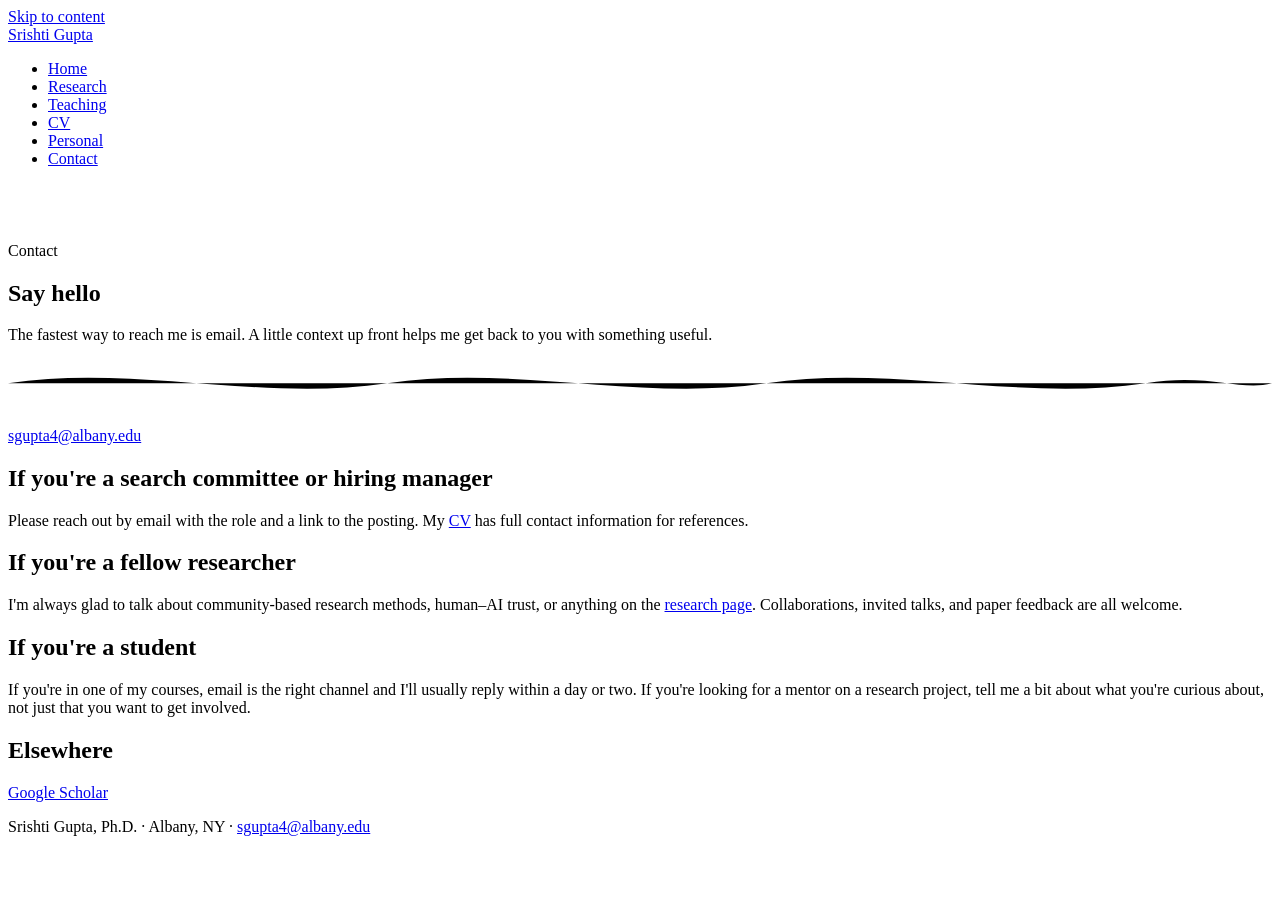
==== contact.html @ f8d338bf "Add files via upload" ====
<!DOCTYPE html>
<html lang="en">
<head>
<meta charset="UTF-8">
<meta name="viewport" content="width=device-width, initial-scale=1.0">
<title>Contact — Srishti Gupta</title>
<meta name="description" content="How to get in touch with Srishti Gupta.">
<link rel="preconnect" href="https://fonts.googleapis.com">
<link rel="preconnect" href="https://fonts.gstatic.com" crossorigin>
<link href="https://fonts.googleapis.com/css2?family=Fraunces:opsz,wght@9..144,500;9..144,700&family=Source+Serif+4:opsz,wght@8..60,400;8..60,600&family=Source+Sans+3:wght@400;600;700&display=swap" rel="stylesheet">
<link rel="stylesheet" href="assets/style.css">
</head>
<body>
<a class="skip-link" href="#main">Skip to content</a>

<header class="site-header">
  <div class="wrap">
    <a class="site-title" href="index.html">Srishti Gupta</a>
    <nav class="site-nav" aria-label="Primary">
      <ul>
        <li><a href="index.html" >Home</a></li>
        <li><a href="research.html" >Research</a></li>
        <li><a href="teaching.html" >Teaching</a></li>
        <li><a href="cv.html" >CV</a></li>
        <li><a href="personal.html">Personal</a></li>
        <li><a href="contact.html" aria-current="page">Contact</a></li>
      </ul>
    </nav>
  </div>
</header>

<main id="main">
  <div class="wrap">

<section class="hero" style="padding-top:2.6rem;">
  <p class="kicker">Contact</p>
  <h1>Say hello</h1>
  <p class="lede">The fastest way to reach me is email. A little context up front helps me get back to you with something useful.</p>
  <svg class="river" viewBox="0 0 600 22" preserveAspectRatio="none" aria-hidden="true">
    <path d="M0,11 C60,2 120,20 180,11 C240,2 300,20 360,11 C420,2 480,20 540,11 C570,6 585,15 600,11"/>
  </svg>
</section>

<section>
  <p><a class="btn" href="mailto:sgupta4@albany.edu">sgupta4@albany.edu</a></p>

  <h2>If you're a search committee or hiring manager</h2>
  <p>Please reach out by email with the role and a link to the posting. My <a href="cv.html">CV</a> has full contact information for references.</p>

  <h2>If you're a fellow researcher</h2>
  <p>I'm always glad to talk about community-based research methods, human&ndash;AI trust, or anything on the <a href="research.html">research page</a>. Collaborations, invited talks, and paper feedback are all welcome.</p>

  <h2>If you're a student</h2>
  <p>If you're in one of my courses, email is the right channel and I'll usually reply within a day or two. If you're looking for a mentor on a research project, tell me a bit about what you're curious about, not just that you want to get involved.</p>

  <h2>Elsewhere</h2>
  <p>
    <a href="https://scholar.google.com/citations?user=Wp0aUIYAAAAJ&hl=en" target="_blank" rel="noopener">Google Scholar</a>
    <!-- TODO(Srishti): add your LinkedIn URL, then uncomment the line below and remove this comment.
    &middot; <a href="https://www.linkedin.com/in/YOUR-HANDLE" target="_blank" rel="noopener">LinkedIn</a>
    -->
  </p>
</section>

  </div>
</main>

<footer class="site-footer">
  <div class="wrap">
    <p>Srishti Gupta, Ph.D. &middot; Albany, NY &middot; <a href="mailto:sgupta4@albany.edu">sgupta4@albany.edu</a></p>
  </div>
</footer>

</body>
</html>
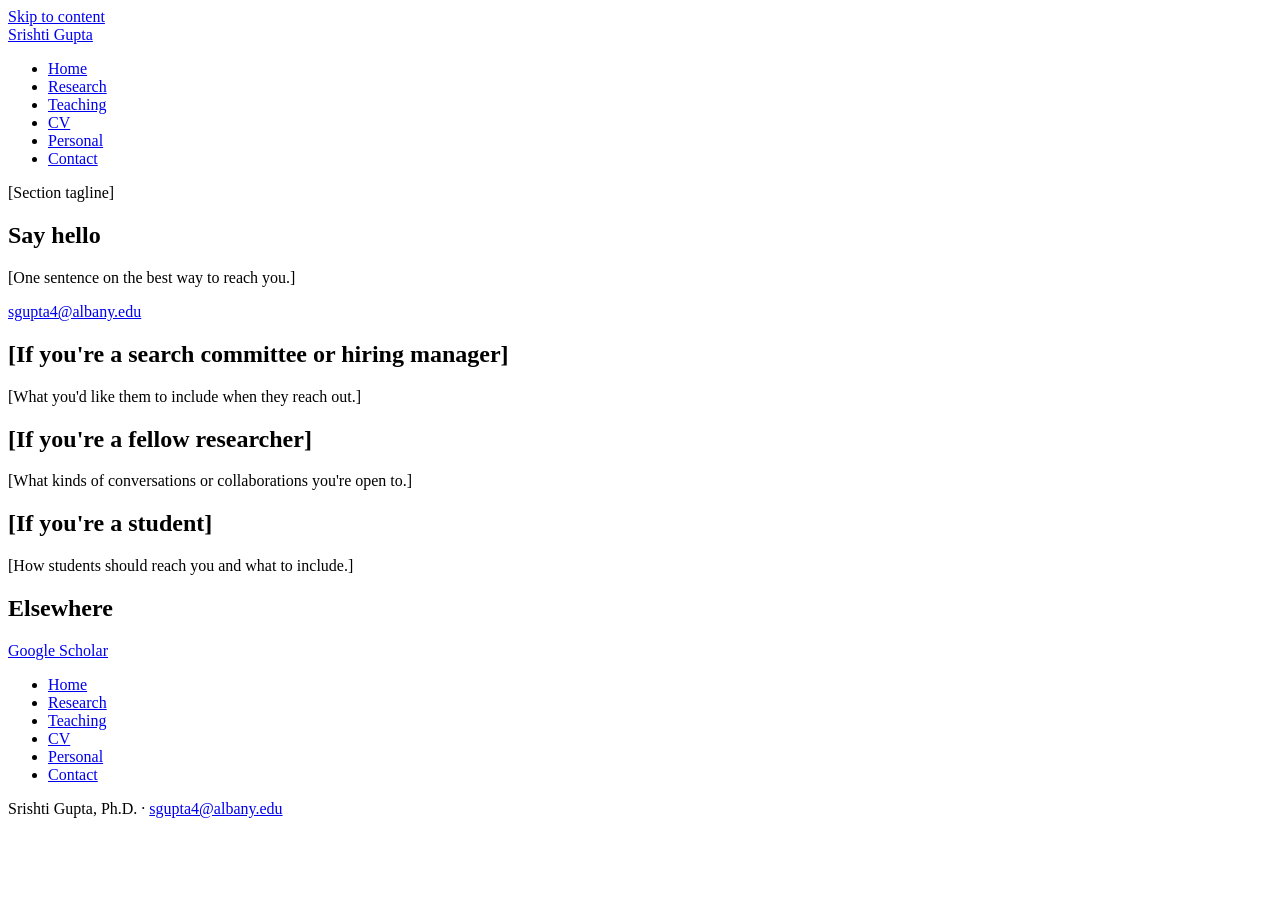
==== commit 49b78549: "Add files via upload" ====
--- a/contact.html
+++ b/contact.html
@@ -7,14 +7,14 @@
 <meta name="description" content="How to get in touch with Srishti Gupta.">
 <link rel="preconnect" href="https://fonts.googleapis.com">
 <link rel="preconnect" href="https://fonts.gstatic.com" crossorigin>
-<link href="https://fonts.googleapis.com/css2?family=Fraunces:opsz,wght@9..144,500;9..144,700&family=Source+Serif+4:opsz,wght@8..60,400;8..60,600&family=Source+Sans+3:wght@400;600;700&display=swap" rel="stylesheet">
+<link href="https://fonts.googleapis.com/css2?family=Newsreader:ital,wght@0,400;0,500;0,600;0,700;1,400;1,500;1,600&display=swap" rel="stylesheet">
 <link rel="stylesheet" href="assets/style.css">
 </head>
 <body>
 <a class="skip-link" href="#main">Skip to content</a>
 
 <header class="site-header">
-  <div class="wrap">
+  <div class="wrap-wide">
     <a class="site-title" href="index.html">Srishti Gupta</a>
     <nav class="site-nav" aria-label="Primary">
       <ul>
@@ -22,7 +22,7 @@
         <li><a href="research.html" >Research</a></li>
         <li><a href="teaching.html" >Teaching</a></li>
         <li><a href="cv.html" >CV</a></li>
-        <li><a href="personal.html">Personal</a></li>
+        <li><a href="personal.html" >Personal</a></li>
         <li><a href="contact.html" aria-current="page">Contact</a></li>
       </ul>
     </nav>
@@ -32,31 +32,28 @@
 <main id="main">
   <div class="wrap">
 
-<section class="hero" style="padding-top:2.6rem;">
-  <p class="kicker">Contact</p>
-  <h1>Say hello</h1>
-  <p class="lede">The fastest way to reach me is email. A little context up front helps me get back to you with something useful.</p>
-  <svg class="river" viewBox="0 0 600 22" preserveAspectRatio="none" aria-hidden="true">
-    <path d="M0,11 C60,2 120,20 180,11 C240,2 300,20 360,11 C420,2 480,20 540,11 C570,6 585,15 600,11"/>
-  </svg>
+<section class="hero">
+  <p class="kicker placeholder-text">[Section tagline]</p>
+  <h1 class="placeholder-text" style="font-style:normal;">Say hello</h1>
+  <p class="lede placeholder-text">[One sentence on the best way to reach you.]</p>
 </section>
 
 <section>
   <p><a class="btn" href="mailto:sgupta4@albany.edu">sgupta4@albany.edu</a></p>
 
-  <h2>If you're a search committee or hiring manager</h2>
-  <p>Please reach out by email with the role and a link to the posting. My <a href="cv.html">CV</a> has full contact information for references.</p>
+  <h2 class="placeholder-text">[If you're a search committee or hiring manager]</h2>
+  <p class="placeholder-text">[What you'd like them to include when they reach out.]</p>
 
-  <h2>If you're a fellow researcher</h2>
-  <p>I'm always glad to talk about community-based research methods, human&ndash;AI trust, or anything on the <a href="research.html">research page</a>. Collaborations, invited talks, and paper feedback are all welcome.</p>
+  <h2 class="placeholder-text">[If you're a fellow researcher]</h2>
+  <p class="placeholder-text">[What kinds of conversations or collaborations you're open to.]</p>
 
-  <h2>If you're a student</h2>
-  <p>If you're in one of my courses, email is the right channel and I'll usually reply within a day or two. If you're looking for a mentor on a research project, tell me a bit about what you're curious about, not just that you want to get involved.</p>
+  <h2 class="placeholder-text">[If you're a student]</h2>
+  <p class="placeholder-text">[How students should reach you and what to include.]</p>
 
   <h2>Elsewhere</h2>
   <p>
     <a href="https://scholar.google.com/citations?user=Wp0aUIYAAAAJ&hl=en" target="_blank" rel="noopener">Google Scholar</a>
-    <!-- TODO(Srishti): add your LinkedIn URL, then uncomment the line below and remove this comment.
+    <!-- TODO(Srishti): add your LinkedIn URL, then uncomment the line below.
     &middot; <a href="https://www.linkedin.com/in/YOUR-HANDLE" target="_blank" rel="noopener">LinkedIn</a>
     -->
   </p>
@@ -66,9 +63,20 @@
 </main>
 
 <footer class="site-footer">
-  <div class="wrap">
-    <p>Srishti Gupta, Ph.D. &middot; Albany, NY &middot; <a href="mailto:sgupta4@albany.edu">sgupta4@albany.edu</a></p>
+  <div class="wrap-wide">
+    <nav aria-label="Footer">
+      <ul>
+        <li><a href="index.html">Home</a></li>
+        <li><a href="research.html">Research</a></li>
+        <li><a href="teaching.html">Teaching</a></li>
+        <li><a href="cv.html">CV</a></li>
+        <li><a href="personal.html">Personal</a></li>
+        <li><a href="contact.html">Contact</a></li>
+      </ul>
+    </nav>
+    <p class="credit">Srishti Gupta, Ph.D. &middot; <a href="mailto:sgupta4@albany.edu">sgupta4@albany.edu</a></p>
   </div>
+  <div class="stripe" aria-hidden="true"><span></span><span></span><span></span><span></span><span></span><span></span></div>
 </footer>
 
 </body>
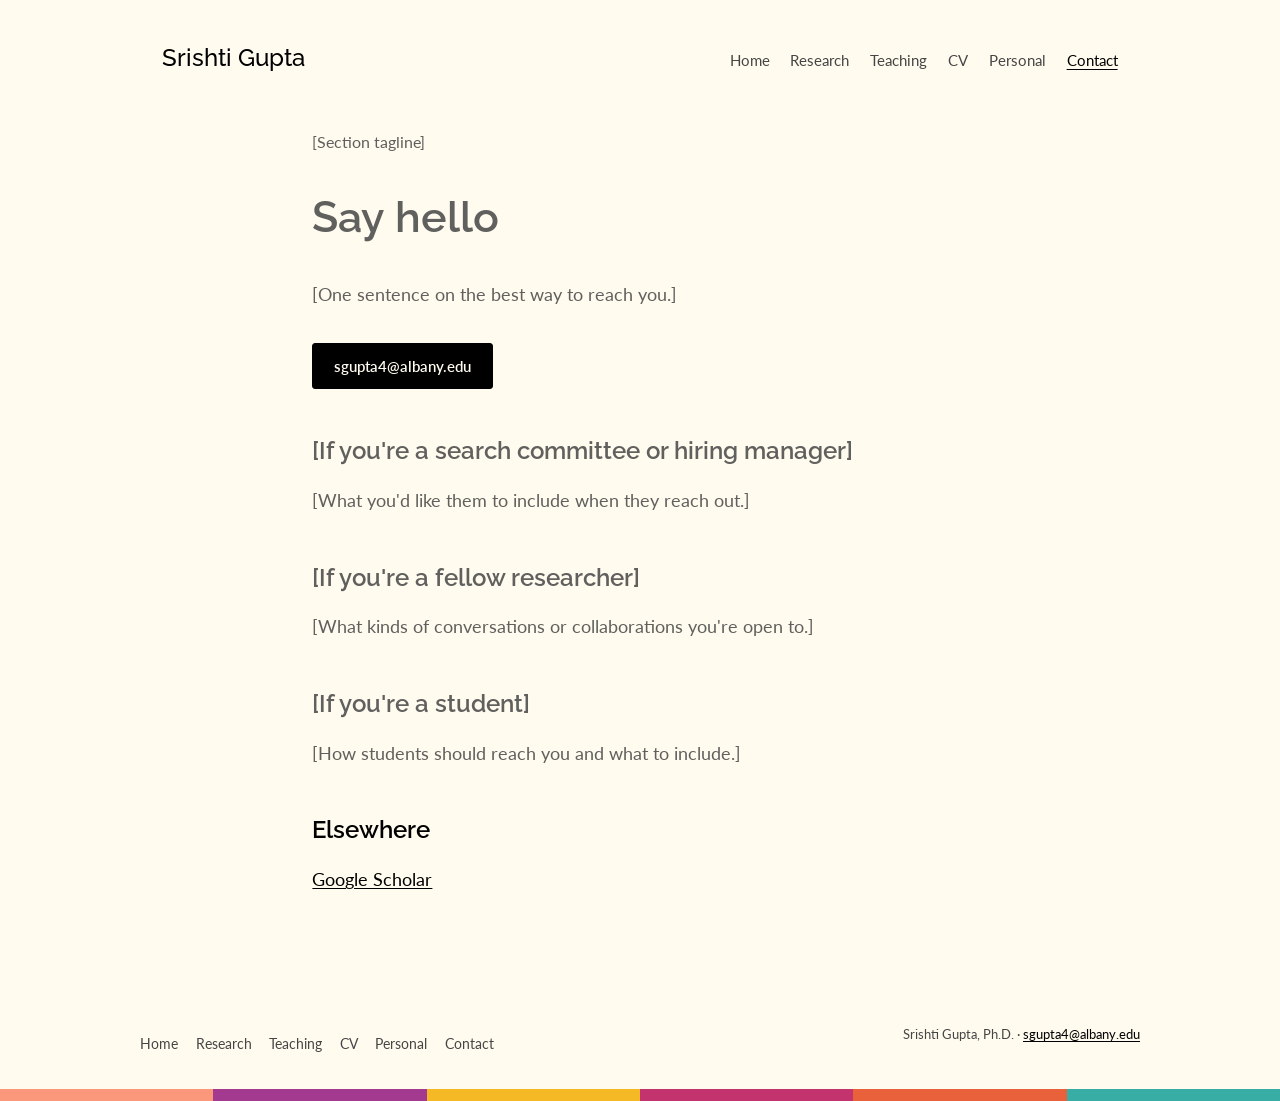
==== commit 7f97c268: "Add files via upload" ====
--- a/contact.html
+++ b/contact.html
@@ -7,7 +7,7 @@
 <meta name="description" content="How to get in touch with Srishti Gupta.">
 <link rel="preconnect" href="https://fonts.googleapis.com">
 <link rel="preconnect" href="https://fonts.gstatic.com" crossorigin>
-<link href="https://fonts.googleapis.com/css2?family=Newsreader:ital,wght@0,400;0,500;0,600;0,700;1,400;1,500;1,600&display=swap" rel="stylesheet">
+<link href="https://fonts.googleapis.com/css2?family=Lato:wght@400;700&family=Raleway:wght@500;600;700&display=swap" rel="stylesheet">
 <link rel="stylesheet" href="assets/style.css">
 </head>
 <body>
--- a/assets/style.css
+++ b/assets/style.css
@@ -0,0 +1,284 @@
+/* ---------------------------------------------------------
+   Srishti Gupta — personal site
+   Styled after the "Kigen" WordPress.com theme:
+   cream background, black/charcoal ink, Newsreader serif,
+   a narrow reading column, and a six-color striped rule
+   as the signature footer flourish.
+--------------------------------------------------------- */
+
+:root {
+  --cream: #fffbee;
+  --cream-raised: #f5efdd;
+  --ink: #454545;
+  --black: #000000;
+  --tan: #d5d0c8;
+  --focus: #a33a8f;
+  --content-width: 700px;
+  --wide-width: 1000px;
+}
+
+@media (prefers-color-scheme: dark) {
+  :root {
+    --cream: #1c1a15;
+    --cream-raised: #26221b;
+    --ink: #d9d3c4;
+    --black: #fdf8ec;
+    --tan: #47412f;
+    --focus: #e08fce;
+  }
+}
+
+* { box-sizing: border-box; }
+html { scroll-behavior: smooth; }
+
+body {
+  margin: 0;
+  background: var(--cream);
+  color: var(--ink);
+  font-family: "Lato", Arial, Helvetica, sans-serif;
+  font-size: 18px;
+  line-height: 1.65;
+  -webkit-font-smoothing: antialiased;
+}
+
+a { color: var(--black); text-decoration-underline; text-decoration-thickness: 0.5px; text-underline-offset: 2px; }
+a:hover { color: var(--focus); }
+a:focus-visible, button:focus-visible {
+  outline: 3px solid var(--focus);
+  outline-offset: 2px;
+}
+
+.skip-link {
+  position: absolute;
+  left: -9999px;
+  top: 0;
+  background: var(--black);
+  color: var(--cream);
+  padding: 0.6rem 1rem;
+  z-index: 100;
+}
+.skip-link:focus { left: 1rem; top: 1rem; }
+
+h1, h2, h3, h4 {
+  font-family: "Raleway", Arial, Helvetica, sans-serif;
+  font-weight: 600;
+  color: var(--black);
+  line-height: 1.2;
+}
+
+h1 { font-size: clamp(2rem, 5vw, 2.7rem); font-weight: 600; }
+h2 { font-size: 1.5rem; margin-top: 3rem; font-weight: 600; }
+h3 { font-size: 1.2rem; margin-bottom: 0.3rem; font-weight: 600; }
+
+p { margin: 0 0 1.1rem; }
+
+.wrap { max-width: var(--content-width); margin: 0 auto; padding: 0 1.4rem; }
+.wrap-wide { max-width: var(--wide-width); margin: 0 auto; padding: 0 1.4rem; }
+
+/* ---------- Header ---------- */
+header.site-header { padding: 2.4rem 0 1.6rem; }
+.site-header .wrap-wide {
+  display: flex;
+  align-items: baseline;
+  justify-content: space-between;
+  flex-wrap: wrap;
+  gap: 0.6rem 1.4rem;
+}
+.site-title {
+  font-family: "Raleway", Arial, Helvetica, sans-serif;
+  font-weight: 500;
+  font-size: 1.5rem;
+  text-decoration: none;
+  color: var(--black);
+}
+.site-title:hover { color: var(--focus); }
+
+nav.site-nav { font-size: 0.95rem; }
+nav.site-nav ul {
+  list-style: none;
+  display: flex;
+  flex-wrap: wrap;
+  gap: 1.3rem;
+  margin: 0;
+  padding: 0;
+}
+nav.site-nav a {
+  text-decoration: none;
+  color: var(--ink);
+}
+nav.site-nav a:hover,
+nav.site-nav a[aria-current="page"] {
+  color: var(--black);
+  text-decoration: underline;
+  text-decoration-thickness: 0.5px;
+  text-underline-offset: 3px;
+}
+
+/* ---------- Hero ---------- */
+.hero { padding: 1.6rem 0 1rem; }
+.hero .kicker {
+  font-size: 1rem;
+  color: var(--ink);
+  margin-bottom: 0.4rem;
+}
+.hero-body { display: flex; gap: 2rem; align-items: center; flex-wrap: wrap-reverse; }
+.hero-text { flex: 1 1 380px; }
+.hero-photo {
+  flex: 0 0 auto;
+  width: 148px; height: 148px;
+  border-radius: 50%;
+  overflow: hidden;
+  border: 3px solid var(--cream-raised);
+  box-shadow: 0 0 0 1px var(--tan);
+  background: var(--cream-raised);
+}
+.hero-photo img { width: 100%; height: 100%; object-fit: cover; display: block; }
+.lede { font-size: 1.15rem; color: var(--ink); }
+
+/* ---------- Placeholder callouts ---------- */
+.placeholder-text {
+  color: var(--ink);
+  opacity: 0.85;
+}
+.placeholder-img {
+  display: block;
+  width: 100%;
+  height: auto;
+  border-radius: 4px;
+}
+figure.ph {
+  margin: 1.6rem 0;
+}
+figure.ph figcaption {
+  font-size: 0.85rem;
+  color: var(--ink);
+  margin-top: 0.4rem;
+  opacity: 0.8;
+}
+
+/* ---------- Image gallery (home page, Kigen signature) ---------- */
+.gallery {
+  display: grid;
+  grid-template-columns: repeat(3, 1fr);
+  gap: 0.6rem;
+  margin: 2rem 0;
+}
+.gallery img { width: 100%; height: 100%; object-fit: cover; display: block; border-radius: 3px; }
+@media (max-width: 640px) {
+  .gallery { grid-template-columns: repeat(2, 1fr); }
+}
+
+/* ---------- Two-column "get in touch / bio" block ---------- */
+.split {
+  display: grid;
+  grid-template-columns: 1fr 1.4fr;
+  gap: 2.5rem;
+  margin: 2.4rem 0;
+}
+@media (max-width: 640px) {
+  .split { grid-template-columns: 1fr; }
+}
+.split .label { font-size: 0.95rem; margin-bottom: 0.6rem; }
+.split nav ul { list-style: none; margin: 0; padding: 0; }
+.split nav li { margin-bottom: 0.3rem; }
+
+/* ---------- Sections / cards ---------- */
+main { padding-bottom: 3rem; }
+
+.tags { display: flex; flex-wrap: wrap; gap: 0.5rem; margin: 1rem 0 0.4rem; }
+.tag {
+  font-size: 0.82rem;
+  color: var(--ink);
+  background: var(--cream-raised);
+  border: 1px solid var(--tan);
+  padding: 0.2rem 0.7rem;
+  border-radius: 999px;
+}
+
+.project { padding: 1.6rem 0; border-bottom: 1px solid var(--tan); }
+.project:last-child { border-bottom: none; }
+.project h3 { margin-bottom: 0.35rem; }
+.project .meta { font-size: 0.9rem; color: var(--ink); margin-bottom: 0.5rem; }
+
+.paper-links { list-style: none; padding: 0; margin: 0.7rem 0 0; font-size: 0.92rem; }
+.paper-links li { padding: 0.35rem 0; color: var(--ink); }
+.paper-links .venue { color: var(--ink); opacity: 0.75; }
+
+.callout {
+  background: var(--cream-raised);
+  border: 1px solid var(--tan);
+  padding: 1.1rem 1.3rem;
+  border-radius: 4px;
+  margin: 1.6rem 0;
+}
+
+.btn {
+  display: inline-block;
+  font-weight: 600;
+  font-size: 0.95rem;
+  text-decoration: none;
+  color: var(--cream);
+  background: var(--black);
+  padding: 0.6rem 1.3rem;
+  border-radius: 3px;
+  border: 1px solid var(--black);
+}
+.btn:hover { background: var(--focus); border-color: var(--focus); color: var(--cream); }
+.btn.secondary { background: transparent; color: var(--black); border: 1px solid var(--black); }
+.btn.secondary:hover { color: var(--cream); background: var(--black); }
+
+.timeline-item {
+  display: grid;
+  grid-template-columns: 140px 1fr;
+  gap: 0.4rem 1.2rem;
+  padding: 1rem 0;
+  border-bottom: 1px solid var(--tan);
+}
+.timeline-item:last-child { border-bottom: none; }
+.timeline-item .when { font-size: 0.88rem; color: var(--ink); }
+@media (max-width: 540px) { .timeline-item { grid-template-columns: 1fr; } }
+
+/* ---------- Footer ---------- */
+footer.site-footer { padding: 2.4rem 0 0; }
+footer.site-footer .wrap-wide {
+  display: flex;
+  justify-content: space-between;
+  align-items: center;
+  flex-wrap: wrap;
+  gap: 0.6rem 1.4rem;
+  padding: 1.6rem 0;
+}
+footer.site-footer nav ul {
+  list-style: none;
+  display: flex;
+  flex-wrap: wrap;
+  gap: 1.1rem;
+  margin: 0; padding: 0;
+  font-size: 0.85rem;
+}
+footer.site-footer nav a { color: var(--ink); text-decoration: none; }
+footer.site-footer nav a:hover { color: var(--black); text-decoration: underline; }
+footer.site-footer .credit { font-size: 0.82rem; color: var(--ink); }
+
+.stripe {
+  display: flex;
+  width: 100%;
+  height: 12px;
+}
+.stripe span { flex: 1 1 0; height: 100%; }
+.stripe span:nth-child(1) { background: #fb977a; }
+.stripe span:nth-child(2) { background: #a33a8f; }
+.stripe span:nth-child(3) { background: #f4b924; }
+.stripe span:nth-child(4) { background: #c3336e; }
+.stripe span:nth-child(5) { background: #e8613a; }
+.stripe span:nth-child(6) { background: #38ada6; }
+
+.scaffold-note {
+  background: var(--cream-raised);
+  border: 1px dashed var(--tan);
+  padding: 0.9rem 1.1rem;
+  border-radius: 4px;
+  font-size: 0.92rem;
+  color: var(--ink);
+  margin-bottom: 2rem;
+}
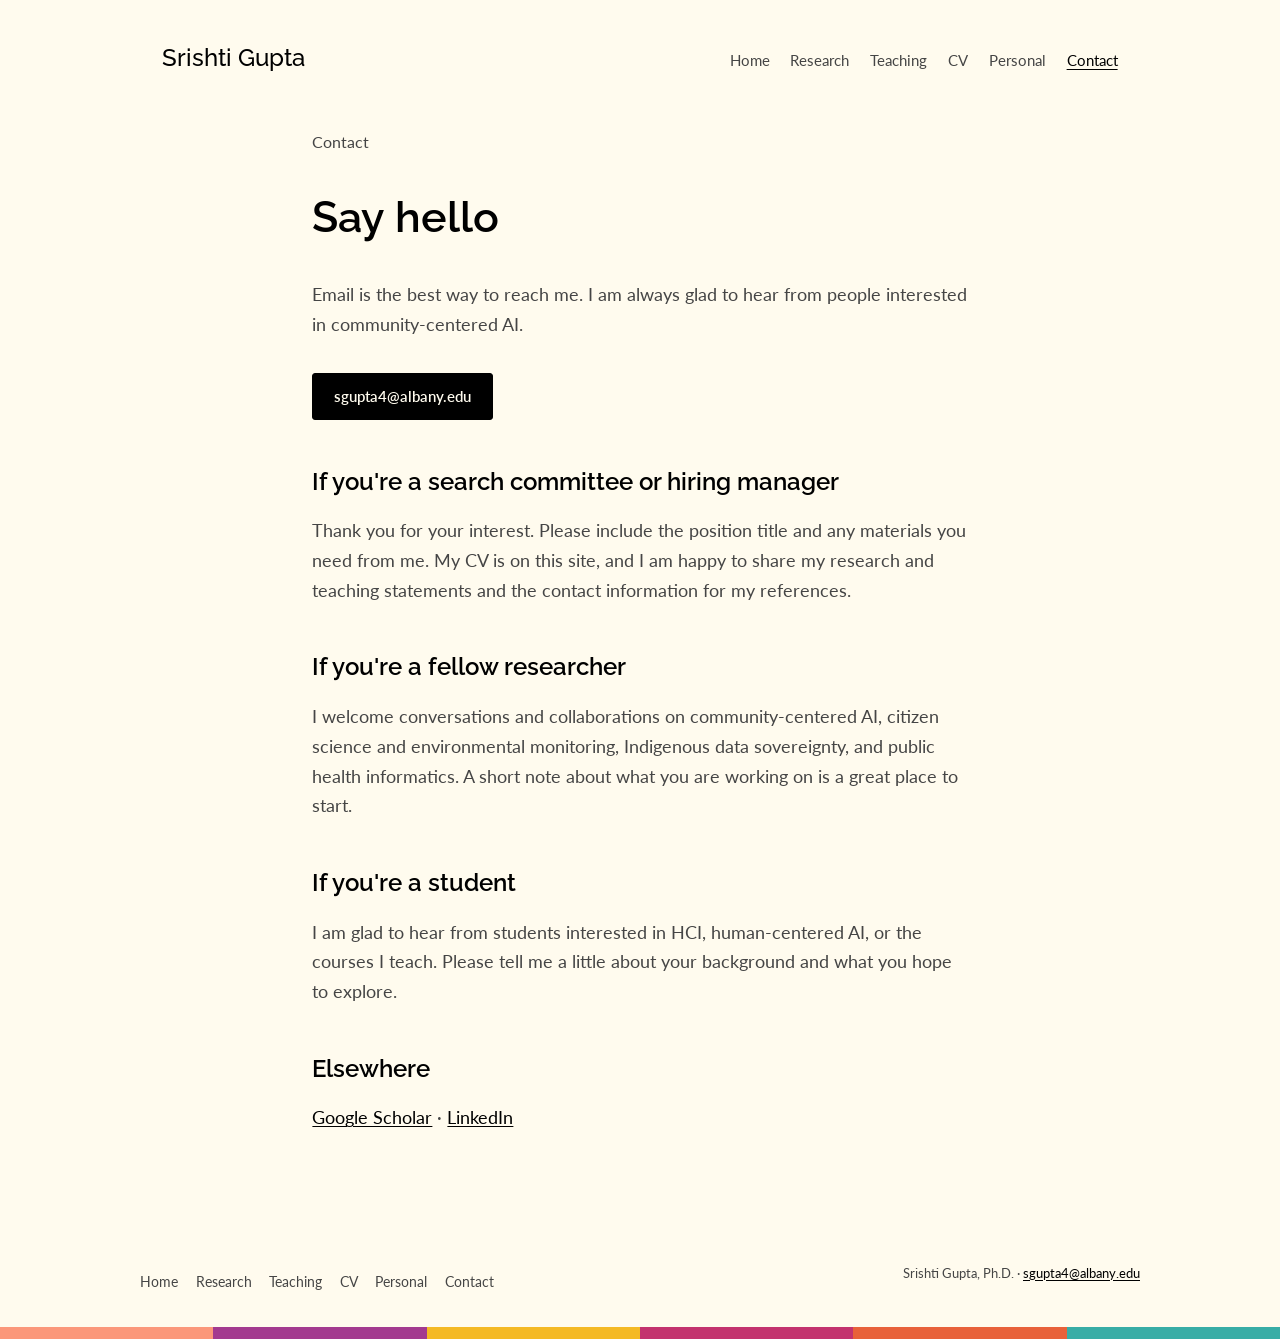
==== commit 44900bdc: "Add files via upload" ====
--- a/contact.html
+++ b/contact.html
@@ -33,29 +33,27 @@
   <div class="wrap">
 
 <section class="hero">
-  <p class="kicker placeholder-text">[Section tagline]</p>
-  <h1 class="placeholder-text" style="font-style:normal;">Say hello</h1>
-  <p class="lede placeholder-text">[One sentence on the best way to reach you.]</p>
+  <p class="kicker">Contact</p>
+  <h1 style="font-style:normal;">Say hello</h1>
+  <p class="lede">Email is the best way to reach me. I am always glad to hear from people interested in community-centered AI.</p>
 </section>
 
 <section>
   <p><a class="btn" href="mailto:sgupta4@albany.edu">sgupta4@albany.edu</a></p>
 
-  <h2 class="placeholder-text">[If you're a search committee or hiring manager]</h2>
-  <p class="placeholder-text">[What you'd like them to include when they reach out.]</p>
+  <h2>If you're a search committee or hiring manager</h2>
+  <p>Thank you for your interest. Please include the position title and any materials you need from me. My CV is on this site, and I am happy to share my research and teaching statements and the contact information for my references.</p>
 
-  <h2 class="placeholder-text">[If you're a fellow researcher]</h2>
-  <p class="placeholder-text">[What kinds of conversations or collaborations you're open to.]</p>
+  <h2>If you're a fellow researcher</h2>
+  <p>I welcome conversations and collaborations on community-centered AI, citizen science and environmental monitoring, Indigenous data sovereignty, and public health informatics. A short note about what you are working on is a great place to start.</p>
 
-  <h2 class="placeholder-text">[If you're a student]</h2>
-  <p class="placeholder-text">[How students should reach you and what to include.]</p>
+  <h2>If you're a student</h2>
+  <p>I am glad to hear from students interested in HCI, human-centered AI, or the courses I teach. Please tell me a little about your background and what you hope to explore.</p>
 
   <h2>Elsewhere</h2>
   <p>
     <a href="https://scholar.google.com/citations?user=Wp0aUIYAAAAJ&hl=en" target="_blank" rel="noopener">Google Scholar</a>
-    <!-- TODO(Srishti): add your LinkedIn URL, then uncomment the line below.
-    &middot; <a href="https://www.linkedin.com/in/YOUR-HANDLE" target="_blank" rel="noopener">LinkedIn</a>
-    -->
+    &middot; <a href="https://www.linkedin.com/in/srishtiguptahci/" target="_blank" rel="noopener">LinkedIn</a>
   </p>
 </section>
 
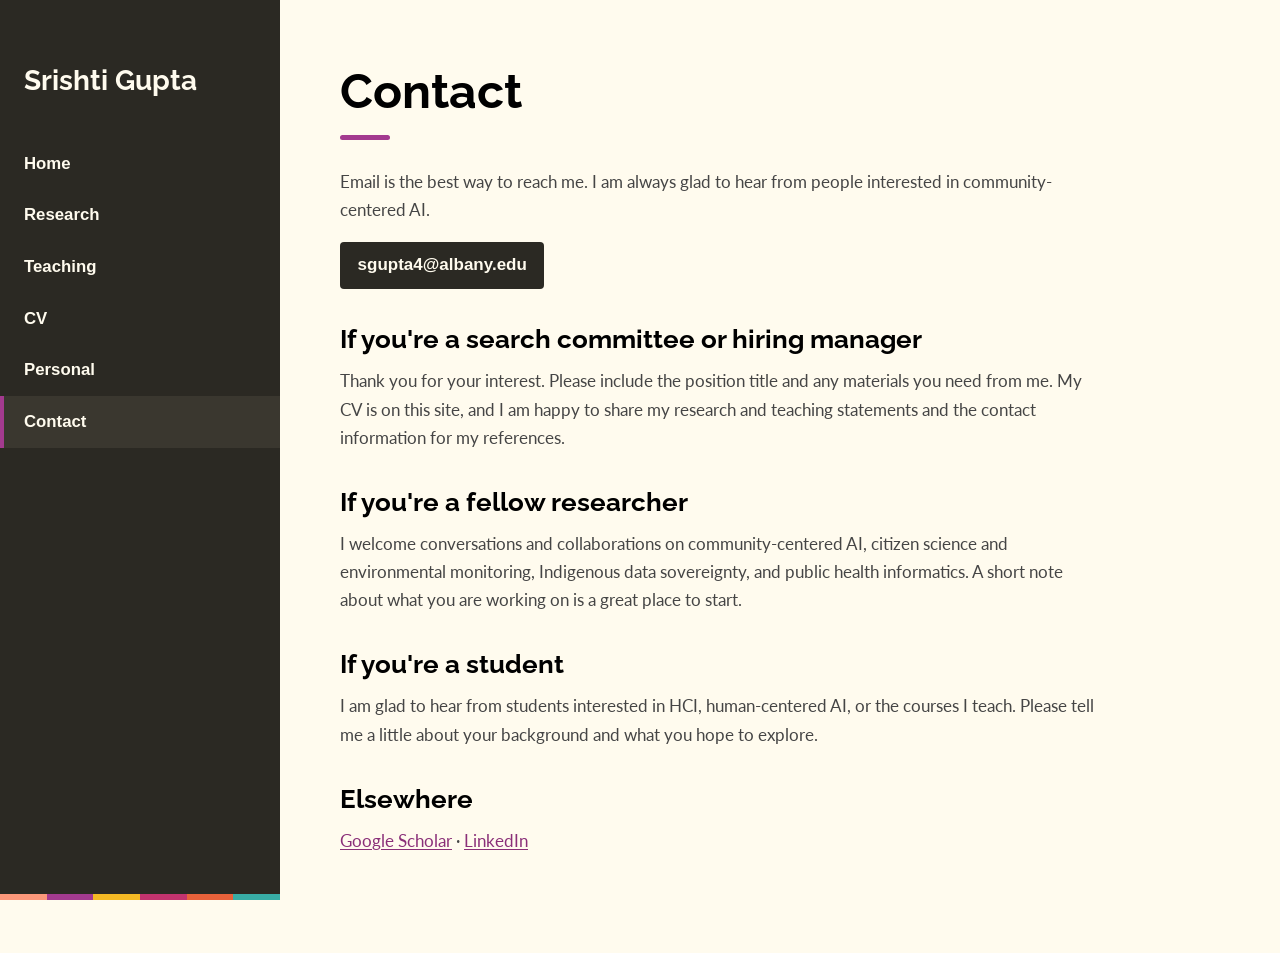
==== commit 96a75fbb: "Add files via upload new upload" ====
--- a/contact.html
+++ b/contact.html
@@ -3,8 +3,8 @@
 <head>
 <meta charset="UTF-8">
 <meta name="viewport" content="width=device-width, initial-scale=1.0">
-<title>Contact — Srishti Gupta</title>
-<meta name="description" content="How to get in touch with Srishti Gupta.">
+<title>Contact | Srishti Gupta</title>
+<meta name="description" content="How to contact Srishti Gupta.">
 <link rel="preconnect" href="https://fonts.googleapis.com">
 <link rel="preconnect" href="https://fonts.gstatic.com" crossorigin>
 <link href="https://fonts.googleapis.com/css2?family=Lato:wght@400;700&family=Raleway:wght@500;600;700&display=swap" rel="stylesheet">
@@ -13,33 +13,27 @@
 <body>
 <a class="skip-link" href="#main">Skip to content</a>
 
-<header class="site-header">
-  <div class="wrap-wide">
-    <a class="site-title" href="index.html">Srishti Gupta</a>
-    <nav class="site-nav" aria-label="Primary">
-      <ul>
-        <li><a href="index.html" >Home</a></li>
-        <li><a href="research.html" >Research</a></li>
-        <li><a href="teaching.html" >Teaching</a></li>
-        <li><a href="cv.html" >CV</a></li>
-        <li><a href="personal.html" >Personal</a></li>
-        <li><a href="contact.html" aria-current="page">Contact</a></li>
-      </ul>
-    </nav>
-  </div>
-</header>
+<div class="topbar">
+  <button class="menu-btn" id="menu-btn" aria-label="Open menu" aria-expanded="false" aria-controls="sidebar">&#9776;</button>
+  <a class="topbar-name" href="index.html">Srishti Gupta</a>
+</div>
 
-<main id="main">
-  <div class="wrap">
+<nav class="sidebar" id="sidebar" aria-label="Primary">
+  <a class="sidebar-name" href="index.html">Srishti Gupta</a>
+  <a href="index.html" class="nav-item">Home</a><a href="research.html" class="nav-item">Research</a><a href="teaching.html" class="nav-item">Teaching</a><a href="cv.html" class="nav-item">CV</a><a href="personal.html" class="nav-item">Personal</a><a href="contact.html" class="nav-item active" aria-current="page">Contact</a>
+  <div class="sidebar-stripe" aria-hidden="true"><span style="background:#fb977a"></span><span style="background:#a33a8f"></span><span style="background:#f4b924"></span><span style="background:#c3336e"></span><span style="background:#e8613a"></span><span style="background:#38ada6"></span></div>
+</nav>
+<div class="overlay" id="overlay"></div>
 
-<section class="hero">
-  <p class="kicker">Contact</p>
-  <h1 style="font-style:normal;">Say hello</h1>
-  <p class="lede">Email is the best way to reach me. I am always glad to hear from people interested in community-centered AI.</p>
-</section>
+<main id="main" class="main">
+<div class="title-block">
+  <h1>Contact</h1>
+  <hr class="title-bar">
+</div>
+<div class="content">
+<p>Email is the best way to reach me. I am always glad to hear from people interested in community-centered AI.</p>
 
-<section>
-  <p><a class="btn" href="mailto:sgupta4@albany.edu">sgupta4@albany.edu</a></p>
+<p><a class="btn" href="mailto:sgupta4@albany.edu">sgupta4@albany.edu</a></p>
 
   <h2>If you're a search committee or hiring manager</h2>
   <p>Thank you for your interest. Please include the position title and any materials you need from me. My CV is on this site, and I am happy to share my research and teaching statements and the contact information for my references.</p>
@@ -55,27 +49,16 @@
     <a href="https://scholar.google.com/citations?user=Wp0aUIYAAAAJ&hl=en" target="_blank" rel="noopener">Google Scholar</a>
     &middot; <a href="https://www.linkedin.com/in/srishtiguptahci/" target="_blank" rel="noopener">LinkedIn</a>
   </p>
-</section>
-
-  </div>
+</div>
 </main>
 
-<footer class="site-footer">
-  <div class="wrap-wide">
-    <nav aria-label="Footer">
-      <ul>
-        <li><a href="index.html">Home</a></li>
-        <li><a href="research.html">Research</a></li>
-        <li><a href="teaching.html">Teaching</a></li>
-        <li><a href="cv.html">CV</a></li>
-        <li><a href="personal.html">Personal</a></li>
-        <li><a href="contact.html">Contact</a></li>
-      </ul>
-    </nav>
-    <p class="credit">Srishti Gupta, Ph.D. &middot; <a href="mailto:sgupta4@albany.edu">sgupta4@albany.edu</a></p>
-  </div>
-  <div class="stripe" aria-hidden="true"><span></span><span></span><span></span><span></span><span></span><span></span></div>
-</footer>
-
+<script>
+(function(){
+  var b=document.getElementById('menu-btn'),s=document.getElementById('sidebar'),o=document.getElementById('overlay');
+  function set(open){s.classList.toggle('open',open);o.classList.toggle('show',open);b.setAttribute('aria-expanded',open?'true':'false');}
+  b.addEventListener('click',function(){set(!s.classList.contains('open'));});
+  o.addEventListener('click',function(){set(false);});
+})();
+</script>
 </body>
 </html>
--- a/assets/style.css
+++ b/assets/style.css
@@ -1,284 +1,69 @@
-/* ---------------------------------------------------------
-   Srishti Gupta — personal site
-   Styled after the "Kigen" WordPress.com theme:
-   cream background, black/charcoal ink, Newsreader serif,
-   a narrow reading column, and a six-color striped rule
-   as the signature footer flourish.
---------------------------------------------------------- */
+/* Srishti Gupta personal site: sidebar layout, cream palette */
+:root{
+  --cream:#fffbee; --cream-raised:#f5efdd; --ink:#454545; --black:#000;
+  --tan:#d5d0c8; --focus:#a33a8f; --link:#8a2f78;
+  --side-bg:#2b2923; --side-ink:#fffbee; --side-hover:#3a372f;
+  --side-w:280px;
+}
+@media (prefers-color-scheme: dark){
+  :root{ --cream:#1c1a15; --cream-raised:#26221b; --ink:#d9d3c4; --black:#fdf8ec; --tan:#47412f; --focus:#e08fce; --link:#e08fce; --side-bg:#12110d; --side-ink:#fdf8ec; --side-hover:#26221b; }
+}
+*{box-sizing:border-box}
+html{scroll-behavior:smooth}
+body{margin:0;background:var(--cream);color:var(--ink);font-family:"Lato",Arial,Helvetica,sans-serif;font-size:17px;line-height:1.65;-webkit-font-smoothing:antialiased}
+a{color:var(--link);text-underline-offset:2px}
+a:hover{color:var(--focus)}
+a:focus-visible,button:focus-visible{outline:3px solid var(--focus);outline-offset:2px}
+.skip-link{position:absolute;left:-9999px;top:0;background:var(--black);color:var(--cream);padding:.6rem 1rem;z-index:200}
+.skip-link:focus{left:1rem;top:1rem}
 
-:root {
-  --cream: #fffbee;
-  --cream-raised: #f5efdd;
-  --ink: #454545;
-  --black: #000000;
-  --tan: #d5d0c8;
-  --focus: #a33a8f;
-  --content-width: 700px;
-  --wide-width: 1000px;
+/* sidebar */
+.sidebar{position:fixed;top:0;left:0;bottom:0;width:var(--side-w);background:var(--side-bg);display:flex;flex-direction:column;z-index:100;overflow-y:auto}
+.sidebar .sidebar-name,.sidebar .sidebar-name:hover{font-family:"Raleway",Arial,sans-serif;font-weight:700;font-size:1.75rem;line-height:1.2;color:var(--side-ink);text-decoration:none;padding:64px 24px 40px}
+.nav-item{display:block;color:var(--side-ink);text-decoration:none;font-weight:700;padding:12px 24px;font-size:1.05rem}
+.nav-item:hover{background:var(--side-hover);color:var(--side-ink)}
+.nav-item.active{background:var(--side-hover);box-shadow:inset 4px 0 0 var(--focus)}
+.sidebar-stripe{display:flex;height:6px;margin-top:auto;flex:0 0 6px}
+.sidebar-stripe span{flex:1}
+.topbar,.overlay{display:none}
+
+/* main */
+.main{margin-left:calc(var(--side-w) + 60px);margin-right:40px;max-width:760px;padding-bottom:80px}
+.title-block{margin-top:64px}
+.title-block h1{font-family:"Raleway",Arial,sans-serif;font-weight:700;font-size:clamp(2.2rem,5vw,3rem);line-height:1.15;color:var(--black);margin:0}
+.title-bar{width:50px;border:0;border-top:5px solid var(--focus);border-radius:5px;margin:16px 0 28px}
+h2,h3{font-family:"Raleway",Arial,sans-serif;font-weight:700;color:var(--black);line-height:1.25}
+h2{font-size:1.6rem;margin:2.2rem 0 .7rem}
+h3{font-size:1.2rem}
+p{margin:0 0 1.1rem}
+ul{padding-left:1.4rem}
+li{margin-bottom:.6rem}
+.about::after{content:"";display:block;clear:both}
+.about h2{margin-top:0}
+.portrait{float:left;width:150px;height:150px;object-fit:cover;border-radius:50%;margin:6px 24px 8px 0;border:3px solid var(--cream-raised);box-shadow:0 0 0 1px var(--tan)}
+
+/* content blocks reused from earlier pages */
+.project{margin:0 0 2rem}
+.project .meta{font-size:.92rem;margin:-.4rem 0 .6rem;opacity:.85}
+.paper-links{list-style:none;padding:0;margin:.7rem 0 0;font-size:.95rem}
+.paper-links li{padding:.3rem 0;margin:0}
+.paper-links .venue{opacity:.75}
+.timeline-item{display:grid;grid-template-columns:130px 1fr;gap:1rem;padding:.55rem 0;border-top:1px solid var(--tan)}
+.timeline-item:last-of-type{border-bottom:1px solid var(--tan)}
+.timeline-item .when{font-weight:700;color:var(--black);font-size:.95rem}
+.btn{display:inline-block;background:var(--side-bg);color:var(--side-ink);padding:.6rem 1.1rem;border-radius:4px;text-decoration:none;font-weight:700}
+.btn:hover{background:var(--focus);color:#fff}
+
+/* small screens: top bar + collapsible sidebar */
+@media (max-width:991px){
+  .topbar{display:flex;align-items:center;gap:14px;position:fixed;top:0;left:0;right:0;height:56px;background:var(--side-bg);z-index:90;padding:0 16px}
+  .menu-btn{background:none;border:0;color:var(--side-ink);font-size:1.7rem;cursor:pointer;padding:4px 8px}
+  .topbar .topbar-name{color:var(--side-ink);text-decoration:none;font-family:"Raleway",Arial,sans-serif;font-weight:700;font-size:1.2rem}
+  .sidebar{transform:translateX(-100%);transition:transform .2s}
+  .sidebar.open{transform:none}
+  .overlay.show{display:block;position:fixed;inset:0;background:rgba(0,0,0,.5);z-index:95}
+  .main{margin:0;padding:56px 20px 60px;max-width:none}
+  .title-block{margin-top:36px}
+  .timeline-item{grid-template-columns:1fr;gap:.1rem}
 }
-
-@media (prefers-color-scheme: dark) {
-  :root {
-    --cream: #1c1a15;
-    --cream-raised: #26221b;
-    --ink: #d9d3c4;
-    --black: #fdf8ec;
-    --tan: #47412f;
-    --focus: #e08fce;
-  }
-}
-
-* { box-sizing: border-box; }
-html { scroll-behavior: smooth; }
-
-body {
-  margin: 0;
-  background: var(--cream);
-  color: var(--ink);
-  font-family: "Lato", Arial, Helvetica, sans-serif;
-  font-size: 18px;
-  line-height: 1.65;
-  -webkit-font-smoothing: antialiased;
-}
-
-a { color: var(--black); text-decoration-underline; text-decoration-thickness: 0.5px; text-underline-offset: 2px; }
-a:hover { color: var(--focus); }
-a:focus-visible, button:focus-visible {
-  outline: 3px solid var(--focus);
-  outline-offset: 2px;
-}
-
-.skip-link {
-  position: absolute;
-  left: -9999px;
-  top: 0;
-  background: var(--black);
-  color: var(--cream);
-  padding: 0.6rem 1rem;
-  z-index: 100;
-}
-.skip-link:focus { left: 1rem; top: 1rem; }
-
-h1, h2, h3, h4 {
-  font-family: "Raleway", Arial, Helvetica, sans-serif;
-  font-weight: 600;
-  color: var(--black);
-  line-height: 1.2;
-}
-
-h1 { font-size: clamp(2rem, 5vw, 2.7rem); font-weight: 600; }
-h2 { font-size: 1.5rem; margin-top: 3rem; font-weight: 600; }
-h3 { font-size: 1.2rem; margin-bottom: 0.3rem; font-weight: 600; }
-
-p { margin: 0 0 1.1rem; }
-
-.wrap { max-width: var(--content-width); margin: 0 auto; padding: 0 1.4rem; }
-.wrap-wide { max-width: var(--wide-width); margin: 0 auto; padding: 0 1.4rem; }
-
-/* ---------- Header ---------- */
-header.site-header { padding: 2.4rem 0 1.6rem; }
-.site-header .wrap-wide {
-  display: flex;
-  align-items: baseline;
-  justify-content: space-between;
-  flex-wrap: wrap;
-  gap: 0.6rem 1.4rem;
-}
-.site-title {
-  font-family: "Raleway", Arial, Helvetica, sans-serif;
-  font-weight: 500;
-  font-size: 1.5rem;
-  text-decoration: none;
-  color: var(--black);
-}
-.site-title:hover { color: var(--focus); }
-
-nav.site-nav { font-size: 0.95rem; }
-nav.site-nav ul {
-  list-style: none;
-  display: flex;
-  flex-wrap: wrap;
-  gap: 1.3rem;
-  margin: 0;
-  padding: 0;
-}
-nav.site-nav a {
-  text-decoration: none;
-  color: var(--ink);
-}
-nav.site-nav a:hover,
-nav.site-nav a[aria-current="page"] {
-  color: var(--black);
-  text-decoration: underline;
-  text-decoration-thickness: 0.5px;
-  text-underline-offset: 3px;
-}
-
-/* ---------- Hero ---------- */
-.hero { padding: 1.6rem 0 1rem; }
-.hero .kicker {
-  font-size: 1rem;
-  color: var(--ink);
-  margin-bottom: 0.4rem;
-}
-.hero-body { display: flex; gap: 2rem; align-items: center; flex-wrap: wrap-reverse; }
-.hero-text { flex: 1 1 380px; }
-.hero-photo {
-  flex: 0 0 auto;
-  width: 148px; height: 148px;
-  border-radius: 50%;
-  overflow: hidden;
-  border: 3px solid var(--cream-raised);
-  box-shadow: 0 0 0 1px var(--tan);
-  background: var(--cream-raised);
-}
-.hero-photo img { width: 100%; height: 100%; object-fit: cover; display: block; }
-.lede { font-size: 1.15rem; color: var(--ink); }
-
-/* ---------- Placeholder callouts ---------- */
-.placeholder-text {
-  color: var(--ink);
-  opacity: 0.85;
-}
-.placeholder-img {
-  display: block;
-  width: 100%;
-  height: auto;
-  border-radius: 4px;
-}
-figure.ph {
-  margin: 1.6rem 0;
-}
-figure.ph figcaption {
-  font-size: 0.85rem;
-  color: var(--ink);
-  margin-top: 0.4rem;
-  opacity: 0.8;
-}
-
-/* ---------- Image gallery (home page, Kigen signature) ---------- */
-.gallery {
-  display: grid;
-  grid-template-columns: repeat(3, 1fr);
-  gap: 0.6rem;
-  margin: 2rem 0;
-}
-.gallery img { width: 100%; height: 100%; object-fit: cover; display: block; border-radius: 3px; }
-@media (max-width: 640px) {
-  .gallery { grid-template-columns: repeat(2, 1fr); }
-}
-
-/* ---------- Two-column "get in touch / bio" block ---------- */
-.split {
-  display: grid;
-  grid-template-columns: 1fr 1.4fr;
-  gap: 2.5rem;
-  margin: 2.4rem 0;
-}
-@media (max-width: 640px) {
-  .split { grid-template-columns: 1fr; }
-}
-.split .label { font-size: 0.95rem; margin-bottom: 0.6rem; }
-.split nav ul { list-style: none; margin: 0; padding: 0; }
-.split nav li { margin-bottom: 0.3rem; }
-
-/* ---------- Sections / cards ---------- */
-main { padding-bottom: 3rem; }
-
-.tags { display: flex; flex-wrap: wrap; gap: 0.5rem; margin: 1rem 0 0.4rem; }
-.tag {
-  font-size: 0.82rem;
-  color: var(--ink);
-  background: var(--cream-raised);
-  border: 1px solid var(--tan);
-  padding: 0.2rem 0.7rem;
-  border-radius: 999px;
-}
-
-.project { padding: 1.6rem 0; border-bottom: 1px solid var(--tan); }
-.project:last-child { border-bottom: none; }
-.project h3 { margin-bottom: 0.35rem; }
-.project .meta { font-size: 0.9rem; color: var(--ink); margin-bottom: 0.5rem; }
-
-.paper-links { list-style: none; padding: 0; margin: 0.7rem 0 0; font-size: 0.92rem; }
-.paper-links li { padding: 0.35rem 0; color: var(--ink); }
-.paper-links .venue { color: var(--ink); opacity: 0.75; }
-
-.callout {
-  background: var(--cream-raised);
-  border: 1px solid var(--tan);
-  padding: 1.1rem 1.3rem;
-  border-radius: 4px;
-  margin: 1.6rem 0;
-}
-
-.btn {
-  display: inline-block;
-  font-weight: 600;
-  font-size: 0.95rem;
-  text-decoration: none;
-  color: var(--cream);
-  background: var(--black);
-  padding: 0.6rem 1.3rem;
-  border-radius: 3px;
-  border: 1px solid var(--black);
-}
-.btn:hover { background: var(--focus); border-color: var(--focus); color: var(--cream); }
-.btn.secondary { background: transparent; color: var(--black); border: 1px solid var(--black); }
-.btn.secondary:hover { color: var(--cream); background: var(--black); }
-
-.timeline-item {
-  display: grid;
-  grid-template-columns: 140px 1fr;
-  gap: 0.4rem 1.2rem;
-  padding: 1rem 0;
-  border-bottom: 1px solid var(--tan);
-}
-.timeline-item:last-child { border-bottom: none; }
-.timeline-item .when { font-size: 0.88rem; color: var(--ink); }
-@media (max-width: 540px) { .timeline-item { grid-template-columns: 1fr; } }
-
-/* ---------- Footer ---------- */
-footer.site-footer { padding: 2.4rem 0 0; }
-footer.site-footer .wrap-wide {
-  display: flex;
-  justify-content: space-between;
-  align-items: center;
-  flex-wrap: wrap;
-  gap: 0.6rem 1.4rem;
-  padding: 1.6rem 0;
-}
-footer.site-footer nav ul {
-  list-style: none;
-  display: flex;
-  flex-wrap: wrap;
-  gap: 1.1rem;
-  margin: 0; padding: 0;
-  font-size: 0.85rem;
-}
-footer.site-footer nav a { color: var(--ink); text-decoration: none; }
-footer.site-footer nav a:hover { color: var(--black); text-decoration: underline; }
-footer.site-footer .credit { font-size: 0.82rem; color: var(--ink); }
-
-.stripe {
-  display: flex;
-  width: 100%;
-  height: 12px;
-}
-.stripe span { flex: 1 1 0; height: 100%; }
-.stripe span:nth-child(1) { background: #fb977a; }
-.stripe span:nth-child(2) { background: #a33a8f; }
-.stripe span:nth-child(3) { background: #f4b924; }
-.stripe span:nth-child(4) { background: #c3336e; }
-.stripe span:nth-child(5) { background: #e8613a; }
-.stripe span:nth-child(6) { background: #38ada6; }
-
-.scaffold-note {
-  background: var(--cream-raised);
-  border: 1px dashed var(--tan);
-  padding: 0.9rem 1.1rem;
-  border-radius: 4px;
-  font-size: 0.92rem;
-  color: var(--ink);
-  margin-bottom: 2rem;
-}
+@media (max-width:520px){.portrait{float:none;display:block;margin:0 0 16px}}
